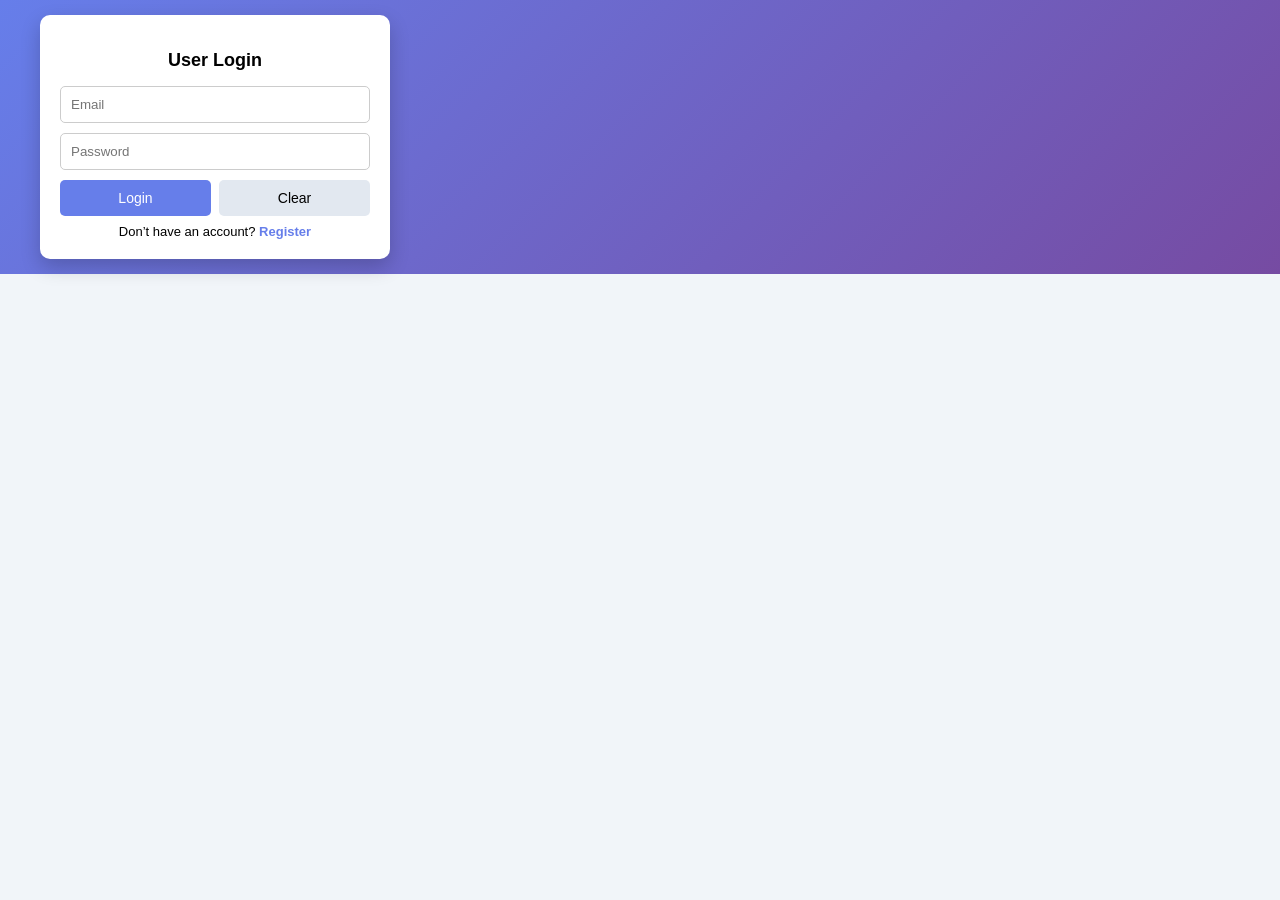
==== login.html @ d0865c62 "first commit" ====
<!DOCTYPE html>
<html lang="en">
<head>
<meta charset="UTF-8">
<meta name="viewport" content="width=device-width, initial-scale=1.0">

<title>Login / Register</title>
<link rel="stylesheet" href="login.css">

<style>
.hidden {
  display: none;
}
</style>

</head>

<body>

<header>
  <div class="header-container">

    <div class="auth-box">
      <h2 id="formTitle">User Login</h2>

      <div class="error" id="errorMsg"></div>

      <input type="email" id="email" placeholder="Email">
      <input type="tel" id="phone" placeholder="Phone Number" class="hidden">
      <input type="password" id="password" placeholder="Password">

      <div class="btn-group">
        <button class="primary-btn" id="mainBtn">Login</button>
        <button class="secondary-btn" id="resetBtn">Clear</button>
      </div>

      <div class="auth-footer">
        <span id="toggleText">Don’t have an account?</span>
        <a id="toggleLink">Register</a>
      </div>
    </div>

  </div>
</header>

<script>
let isLogin = true;

const formTitle = document.getElementById("formTitle");
const mainBtn = document.getElementById("mainBtn");
const toggleLink = document.getElementById("toggleLink");
const toggleText = document.getElementById("toggleText");
const errorMsg = document.getElementById("errorMsg");

const email = document.getElementById("email");
const phone = document.getElementById("phone");
const password = document.getElementById("password");
const resetBtn = document.getElementById("resetBtn");

// Toggle Login/Register
toggleLink.addEventListener("click", () => {
  isLogin = !isLogin;

  formTitle.innerText = isLogin ? "User Login" : "User Registration";
  mainBtn.innerText = isLogin ? "Login" : "Register";
  toggleText.innerText = isLogin ? "Don’t have an account?" : "Already have an account?";
  toggleLink.innerText = isLogin ? "Register" : "Login";

  phone.classList.toggle("hidden", isLogin);
  errorMsg.innerText = "";
});

// Submit
mainBtn.addEventListener("click", async () => {
  errorMsg.innerText = "";

  if (!email.value || !password.value || (!isLogin && !phone.value)) {
    errorMsg.innerText = "⚠ Please fill all fields";
    return;
  }

  if (password.value.length < 6) {
    errorMsg.innerText = "⚠ Password must be at least 6 characters";
    return;
  }

  mainBtn.innerText = "Processing...";
  mainBtn.disabled = true;

  try {
    const response = await fetch(isLogin ? "login.php" : "register.php", {
      method: "POST",
      headers: {
        "Content-Type": "application/json"
      },
      body: JSON.stringify({
        email: email.value,
        phone: phone.value,
        password: password.value
      })
    });

    const data = await response.text();

    if (data === "success") {
      alert(isLogin ? "Login Successful" : "Registration Successful");

      // redirect after login
      if (isLogin) {
        window.location.href = "dashboard.php";
      } else {
        toggleLink.click(); // switch to login
      }

    } else {
      errorMsg.innerText = data;
    }

  } catch (error) {
    errorMsg.innerText = "Server error. Try again.";
  }

  mainBtn.innerText = isLogin ? "Login" : "Register";
  mainBtn.disabled = false;
});

// Reset
resetBtn.addEventListener("click", () => {
  email.value = "";
  phone.value = "";
  password.value = "";
  errorMsg.innerText = "";
});
</script>

</body>
</html>
---- login.css ----
/* ===== GLOBAL ===== */
* {
  box-sizing: border-box;
  font-family: Arial, sans-serif;
}

body {
  margin: 0;
  background: #f1f5f9;
}

/* ===== HEADER ===== */
header {
  background: linear-gradient(135deg, #667eea, #764ba2);
  padding: 15px 20px;
}

.header-container {
  max-width: 1200px;
  margin: auto;
  display: flex;
  align-items: center;
  justify-content: space-between;
  gap: 20px;
  flex-wrap: wrap;
}

.logo {
  color: #fff;
  font-size: 22px;
  font-weight: bold;
}

/* ===== AUTH BOX ===== */
.auth-box {
  background: #fff;
  width: 100%;
  max-width: 350px;
  padding: 20px;
  border-radius: 10px;
  box-shadow: 0 8px 20px rgba(0,0,0,0.2);
}

.auth-box h2 {
  text-align: center;
  margin-bottom: 15px;
  font-size: 18px;
}

.auth-box input {
  width: 100%;
  padding: 10px;
  margin-bottom: 10px;
  border-radius: 5px;
  border: 1px solid #ccc;
}

/* ===== BUTTON GROUP ===== */
.btn-group {
  display: flex;
  gap: 8px;
}

.auth-box button {
  flex: 1;
  padding: 10px;
  border: none;
  border-radius: 5px;
  cursor: pointer;
  font-size: 14px;
}

.primary-btn {
  background: #667eea;
  color: white;
}

.secondary-btn {
  background: #e2e8f0;
}

/* ===== FOOTER ===== */
.auth-footer {
  text-align: center;
  font-size: 13px;
  margin-top: 8px;
}

.auth-footer a {
  color: #667eea;
  cursor: pointer;
  font-weight: bold;
}

/* ===== ERROR ===== */
.error {
  text-align: center;
  font-size: 12px;
  color: red;
  margin-bottom: 5px;
}

/* ===== RESPONSIVE ===== */
@media (max-width: 768px) {
  .header-container {
    flex-direction: column;
    align-items: stretch;
  }

  .auth-box {
    max-width: 100%;
  }
}
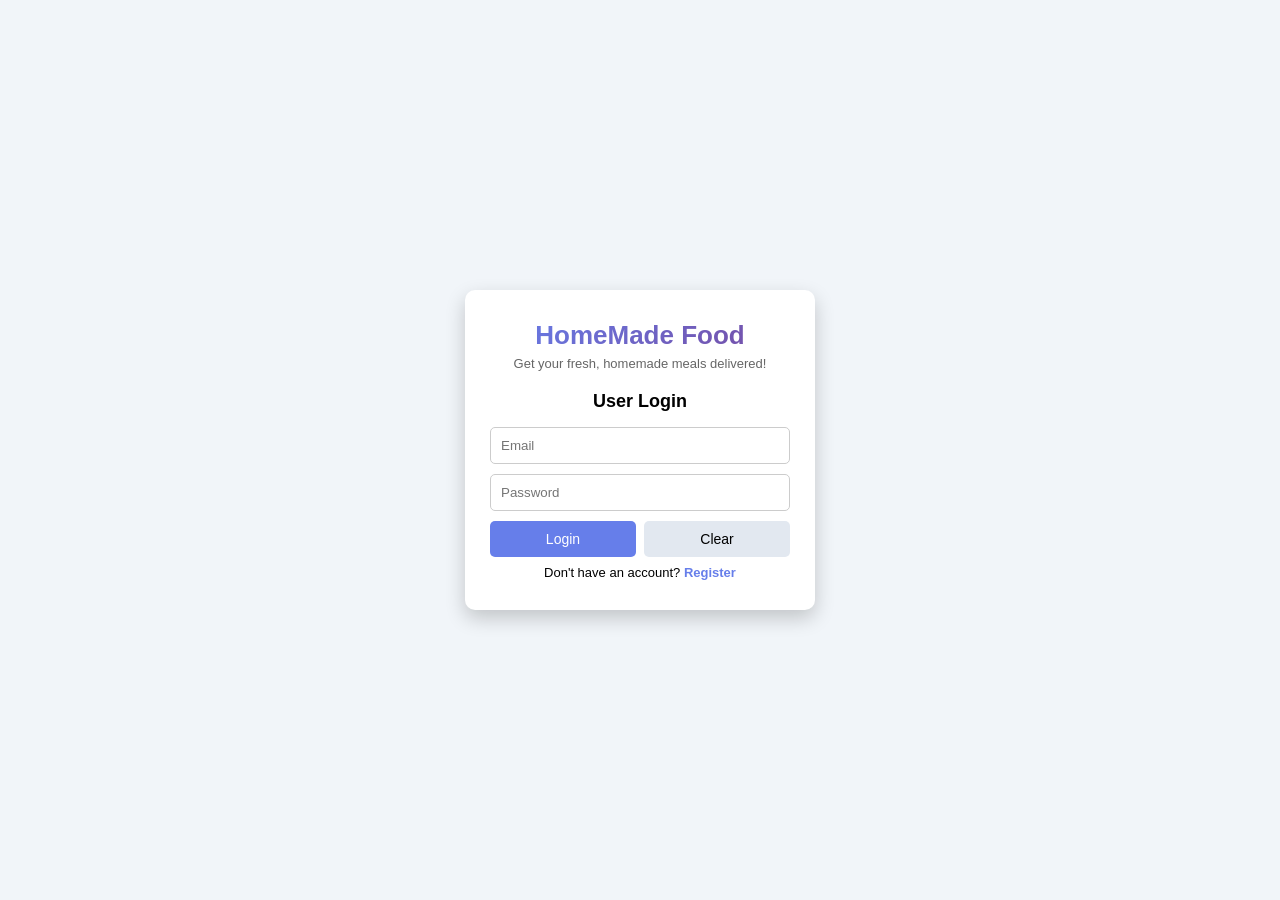
==== commit b86ea4d2: "first commit" ====
--- a/login.html
+++ b/login.html
@@ -17,31 +17,31 @@
 
 <body>
 
-<header>
-  <div class="header-container">
+<div class="auth-box">
 
-    <div class="auth-box">
-      <h2 id="formTitle">User Login</h2>
+  <div class="app-name">HomeMade Food</div>
+  <div class="app-subtitle">Get your fresh, homemade meals delivered!</div>
 
-      <div class="error" id="errorMsg"></div>
+  <h2 id="formTitle">User Login</h2>
 
-      <input type="email" id="email" placeholder="Email">
-      <input type="tel" id="phone" placeholder="Phone Number" class="hidden">
-      <input type="password" id="password" placeholder="Password">
+  <div class="error" id="errorMsg"></div>
 
-      <div class="btn-group">
-        <button class="primary-btn" id="mainBtn">Login</button>
-        <button class="secondary-btn" id="resetBtn">Clear</button>
-      </div>
+  <input type="email" id="email" placeholder="Email">
+  <input type="tel" id="phone" placeholder="Phone Number" class="hidden">
+  <input type="password" id="password" placeholder="Password">
+  <input type="text" id="name" placeholder="Full Name" class="hidden">
 
-      <div class="auth-footer">
-        <span id="toggleText">Don’t have an account?</span>
-        <a id="toggleLink">Register</a>
-      </div>
-    </div>
+  <div class="btn-group">
+    <button class="primary-btn" id="mainBtn">Login</button>
+    <button class="secondary-btn" id="resetBtn">Clear</button>
+  </div>
 
+  <div class="auth-footer">
+    <span id="toggleText">Don't have an account?</span>
+    <a id="toggleLink">Register</a>
   </div>
-</header>
+
+</div>
 
 <script>
 let isLogin = true;
@@ -53,6 +53,7 @@
 const errorMsg = document.getElementById("errorMsg");
 
 const email = document.getElementById("email");
+const name = document.getElementById("name");
 const phone = document.getElementById("phone");
 const password = document.getElementById("password");
 const resetBtn = document.getElementById("resetBtn");
@@ -63,9 +64,9 @@
 
   formTitle.innerText = isLogin ? "User Login" : "User Registration";
   mainBtn.innerText = isLogin ? "Login" : "Register";
-  toggleText.innerText = isLogin ? "Don’t have an account?" : "Already have an account?";
+  toggleText.innerText = isLogin ? "Don't have an account?" : "Already have an account?";
   toggleLink.innerText = isLogin ? "Register" : "Login";
-
+  name.classList.toggle("hidden", isLogin);
   phone.classList.toggle("hidden", isLogin);
   errorMsg.innerText = "";
 });
@@ -94,6 +95,7 @@
         "Content-Type": "application/json"
       },
       body: JSON.stringify({
+        name: name.value,
         email: email.value,
         phone: phone.value,
         password: password.value
@@ -126,6 +128,7 @@
 
 // Reset
 resetBtn.addEventListener("click", () => {
+  name.value = "";
   email.value = "";
   phone.value = "";
   password.value = "";
--- a/login.css
+++ b/login.css
@@ -1,45 +1,47 @@
-
-/* ===== GLOBAL ===== */
 * {
   box-sizing: border-box;
   font-family: Arial, sans-serif;
 }
 
-body {
+html, body {
   margin: 0;
+  min-height: 100vh;
   background: #f1f5f9;
 }
 
-/* ===== HEADER ===== */
-header {
-  background: linear-gradient(135deg, #667eea, #764ba2);
-  padding: 15px 20px;
+body {
+  display: flex;
+  align-items: center;
+  justify-content: center;
+  padding: 20px;
 }
 
-.header-container {
-  max-width: 1200px;
-  margin: auto;
-  display: flex;
-  align-items: center;
-  justify-content: space-between;
-  gap: 20px;
-  flex-wrap: wrap;
-}
 
-.logo {
-  color: #fff;
-  font-size: 22px;
-  font-weight: bold;
-}
-
-/* ===== AUTH BOX ===== */
 .auth-box {
   background: #fff;
   width: 100%;
   max-width: 350px;
-  padding: 20px;
+  padding: 30px 25px;
   border-radius: 10px;
   box-shadow: 0 8px 20px rgba(0,0,0,0.2);
+}
+
+.app-name {
+  text-align: center;
+  font-size: 26px;
+  font-weight: bold;
+  background: linear-gradient(135deg, #667eea, #764ba2);
+  -webkit-background-clip: text;
+  background-clip: text;
+  color: transparent;
+  margin-bottom: 5px;
+}
+
+.app-subtitle {
+  text-align: center;
+  font-size: 13px;
+  color: #666;
+  margin-bottom: 20px;
 }
 
 .auth-box h2 {
@@ -102,13 +104,9 @@
 }
 
 /* ===== RESPONSIVE ===== */
-@media (max-width: 768px) {
-  .header-container {
-    flex-direction: column;
-    align-items: stretch;
-  }
-
+@media (max-width: 480px) {
   .auth-box {
     max-width: 100%;
+    padding: 25px 20px;
   }
-}+}
